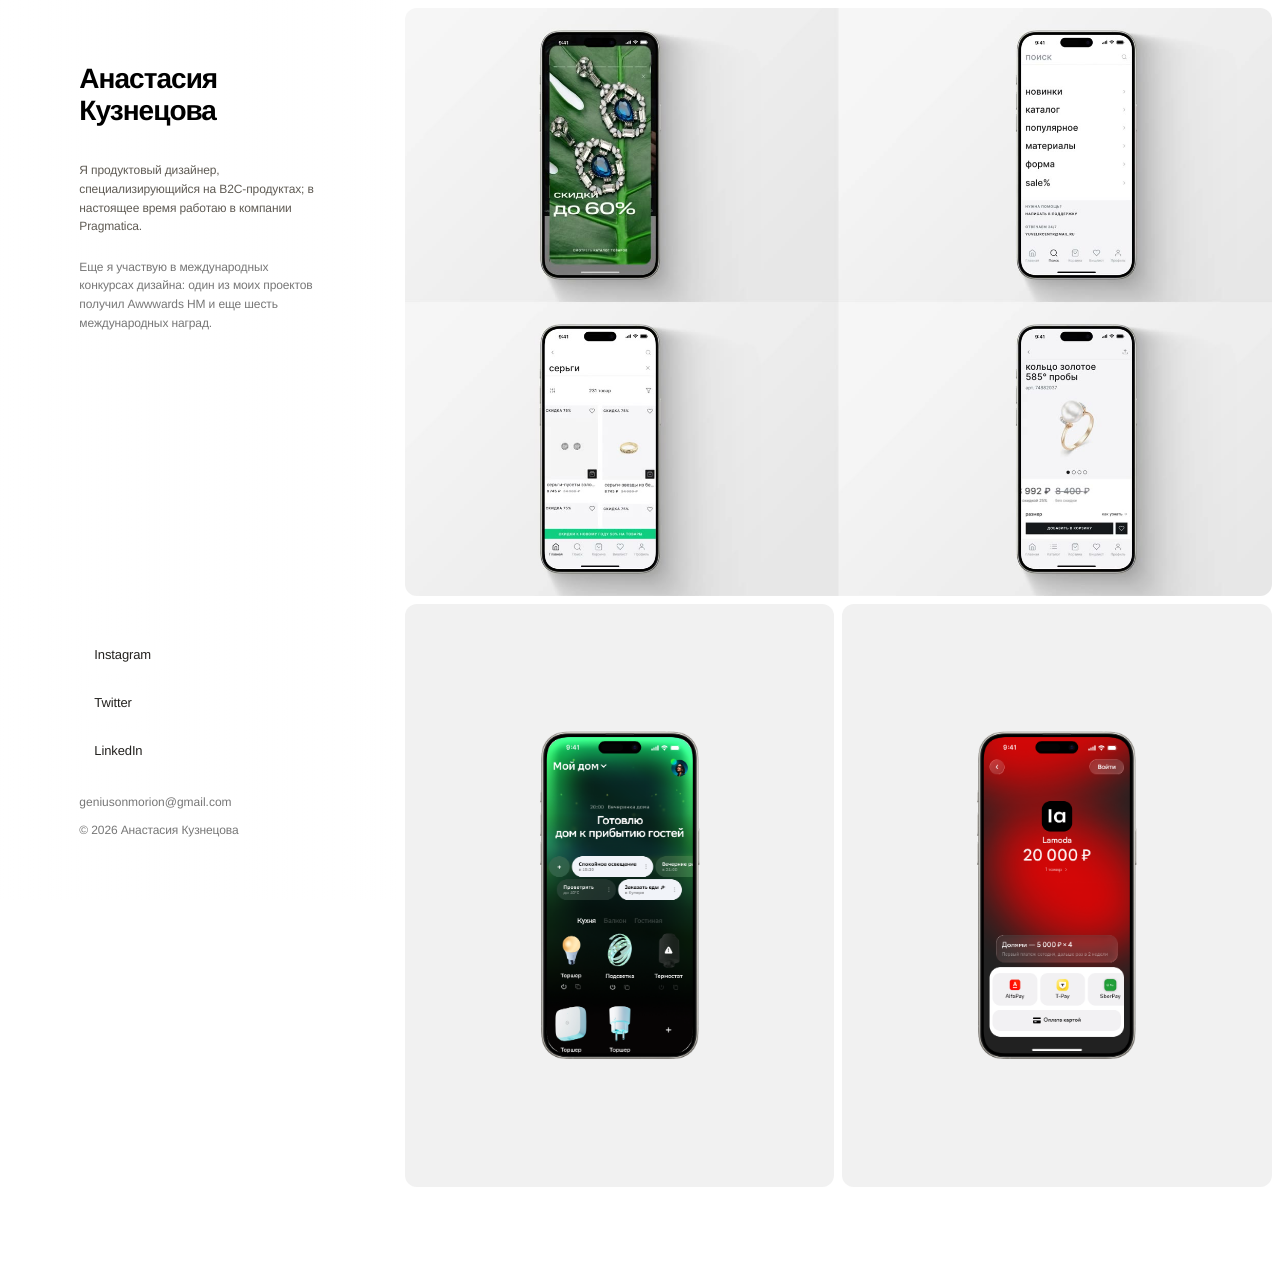
==== index.html @ 3da07931 "Refine main screen and launch metrics copy" ====
<!doctype html>
<html lang="ru">
  <head>
    <meta charset="UTF-8" />
    <meta name="viewport" content="width=device-width, initial-scale=1.0" />
    <meta
      name="description"
      content="Портфолио продуктового дизайнера Анастасии Кузнецовой: мобильные приложения и e-com — Ювелирцентр, Сбер, Долями."
    />
    <title>Анастасия Кузнецова — продуктовый дизайнер</title>
    <link
      rel="icon"
      href="data:image/svg+xml,%3Csvg xmlns='http://www.w3.org/2000/svg' viewBox='0 0 64 64'%3E%3Crect width='64' height='64' rx='14' fill='%23161513'/%3E%3Cpath d='M20 18h24v6H30v8h12v6H30v8h15v6H20z' fill='%23fffaf2'/%3E%3C/svg%3E"
    />
    <link rel="stylesheet" href="./styles.css?v=metrics-copy-split" />
  </head>
  <body>
    <aside class="profile" aria-label="Designer profile">
      <div class="profile__inner">
        <h1><span>Анастасия</span><span>Кузнецова</span></h1>
        <div class="bio">
          <p>
            Я продуктовый дизайнер, специализирующийся на B2C-продуктах; в
            настоящее время работаю в компании Pragmatica.
          </p>
          <p>
            Еще я участвую в международных конкурсах дизайна: один из
            моих проектов получил Awwwards HM и еще шесть международных наград.
          </p>
        </div>
        <nav class="socials" aria-label="Social links">
          <a href="https://instagram.com/" target="_blank" rel="noreferrer">
            <span class="icon" aria-hidden="true">IG</span>
            Instagram
          </a>
          <a href="https://x.com/" target="_blank" rel="noreferrer">
            <span class="icon" aria-hidden="true">X</span>
            Twitter
          </a>
          <a href="https://www.linkedin.com/" target="_blank" rel="noreferrer">
            <span class="icon" aria-hidden="true">IN</span>
            LinkedIn
          </a>
        </nav>
        <div class="contact">
          <a href="mailto:geniusonmorion@gmail.com">geniusonmorion@gmail.com</a>
        </div>
        <p class="copyright">© 2026 Анастасия Кузнецова</p>
      </div>
    </aside>

    <main class="work" aria-label="Portfolio work">
      <section class="case-list view-panel is-active" id="gallery" data-panel="cases" aria-label="Morion case covers"></section>
      <section class="shots-panel view-panel" data-panel="shots" aria-label="UI shots" hidden>
        <div class="shots-grid" aria-label="UI shots from Morion">
          <figure class="shot-card shot-card-phone" aria-label="Sber shot">
            <img src="./assets/shots/sber-shot.png" alt="Sber smart home interface shot" loading="lazy" decoding="async" />
          </figure>
          <figure class="shot-card shot-card-phone" aria-label="Main The Act shot">
            <img src="./assets/shots/main-shot-the-act.png" alt="The Act main interface shot" loading="lazy" decoding="async" />
          </figure>
          <figure class="shot-card shot-card-phone" aria-label="The Act shot">
            <img src="./assets/shots/the-act-shot.png" alt="The Act interface shot" loading="lazy" decoding="async" />
          </figure>
          <figure class="shot-card shot-card-wide shot-card-screen" aria-label="SmartAnimate shot">
            <img src="./assets/shots/smartanimate-8.png" alt="SmartAnimate interface shot" loading="lazy" decoding="async" />
          </figure>
          <figure class="shot-card shot-card-phone" aria-label="Voice shot">
            <img src="./assets/shots/voice.png" alt="Voice interface shot" loading="lazy" decoding="async" />
          </figure>
        </div>
      </section>
    </main>

    <div class="viewer" id="viewer" aria-hidden="true">
      <button class="viewer__close" type="button" aria-label="Close viewer">
        <span aria-hidden="true"></span>
      </button>
      <button class="viewer__nav viewer__nav--prev" type="button" aria-label="Previous interaction">
        <span aria-hidden="true"></span>
      </button>
      <section class="viewer__stage" aria-live="polite"></section>
      <button class="viewer__nav viewer__nav--next" type="button" aria-label="Next interaction">
        <span aria-hidden="true"></span>
      </button>
      <footer class="viewer__meta">
        <span class="viewer__count">01 / 14</span>
        <span class="viewer__title">Case title</span>
        <span class="viewer__hint">Scroll or swipe</span>
      </footer>
    </div>

    <div class="case-sheet" id="caseSheet" aria-hidden="true">
      <section class="case-sheet__surface" role="dialog" aria-modal="true" aria-label="Открытый кейс">
        <iframe class="case-sheet__frame" src="about:blank" title="Кейс" loading="eager"></iframe>
      </section>
      <button class="case-sheet__close" type="button" aria-label="Закрыть кейс">
        <span aria-hidden="true"></span>
      </button>
    </div>

    <script src="./script.js?v=metrics-copy-split"></script>
  </body>
</html>
---- styles.css ----
@font-face {
  font-family: "Helvetica Now Display";
  src:
    url("./fonts/helvetica-now/HelveticaNowDisplay-Regular.woff2") format("woff2"),
    url("./fonts/helvetica-now/HelveticaNowDisplay-Regular.woff") format("woff");
  font-weight: 400;
  font-style: normal;
  font-display: swap;
}

@font-face {
  font-family: "Helvetica Now Display";
  src:
    url("./fonts/helvetica-now/HelveticaNowDisplay-Medium.woff2") format("woff2"),
    url("./fonts/helvetica-now/HelveticaNowDisplay-Medium.woff") format("woff");
  font-weight: 500;
  font-style: normal;
  font-display: swap;
}

:root {
  color-scheme: light;
  --page: #fff;
  --paper: #ffffff;
  --ink: #000;
  --muted: #777;
  --quiet: #777;
  --line: #efefef;
  --line-strong: #ddd;
  --soft: #f3f3f3;
  --smoke: rgba(22, 21, 19, 0.08);
  --shadow: 0 24px 80px rgba(28, 25, 20, 0.1);
  --grid-left: clamp(292px, 31vw, 420px);
  --radius: 4px;
  --ease: cubic-bezier(0.25, 0.46, 0.45, 0.94);
  --spring: cubic-bezier(0.34, 1.56, 0.64, 1);
  --font-sans: "Helvetica Now Display", "Helvetica Neue", Helvetica, Arial, sans-serif;
  --font-intro: "Helvetica Now Display", "Helvetica Neue", Helvetica, Arial, sans-serif;
  font-family: var(--font-sans);
}

* {
  box-sizing: border-box;
}

html {
  min-height: 100%;
  width: 100%;
  overflow-x: hidden;
  scroll-behavior: smooth;
}

body {
  width: 100%;
  min-height: 100%;
  margin: 0;
  background: var(--page);
  color: var(--ink);
  font-family: inherit;
  font-size: 12px;
  font-weight: 400;
  line-height: 14px;
  letter-spacing: 0;
  text-rendering: geometricPrecision;
  -webkit-font-smoothing: antialiased;
  -moz-osx-font-smoothing: grayscale;
  overflow-x: hidden;
}

button,
a {
  font: inherit;
  letter-spacing: 0;
}

button {
  padding: 0;
  border: 0;
  background: none;
  color: inherit;
  cursor: pointer;
}

button:focus-visible,
a:focus-visible {
  outline: 2px solid rgba(22, 21, 19, 0.72);
  outline-offset: 3px;
}

a {
  color: inherit;
  text-decoration: none;
}

p,
h1,
h2,
h3 {
  margin: 0;
}

.case-page {
  --case-gap: clamp(4px, 0.5vw, 10px);
  --case-tight-gap: clamp(8px, 0.52vw, 10px);
  --case-feature-gap: clamp(18px, 1.42vw, 28px);
  --case-copy-width: clamp(360px, 29.65vw, 585px);
  --case-text-space: clamp(56px, 4.36vw, 86px);
  --case-text-min-height: clamp(320px, 21vw, 414px);
  min-height: 100vh;
  background: #fff;
  color: var(--ink);
  font-family: var(--font-sans);
  font-size: clamp(15px, 1.12vw, 22px);
  line-height: 1.34;
}

.case-page__header {
  min-height: 58px;
  display: grid;
  grid-template-columns: 1fr auto 1fr;
  align-items: center;
  position: relative;
  z-index: 5;
  padding: 16px clamp(16px, 3vw, 40px);
  background: rgba(255, 255, 255, 0.94);
  color: var(--muted);
  font-size: 13px;
  font-weight: 500;
}

.case-page__back {
  justify-self: start;
  color: var(--ink);
}

.case-page__back:hover {
  color: var(--muted);
}

.case-page__year {
  justify-self: end;
}

.case-embedded .case-page__header {
  display: none;
}

.case-study {
  width: min(100%, 1972px);
  display: grid;
  gap: 0;
  margin: 0 auto;
  padding: 0 var(--case-gap) clamp(72px, 7vw, 140px);
}

.case-study figure {
  min-width: 0;
  margin: 0;
}

.case-study img {
  width: 100%;
  display: block;
}

.case-study p {
  text-wrap: pretty;
}

.case-study h2 {
  text-wrap: balance;
}

.case-study__hero {
  aspect-ratio: 1972 / 1310;
  overflow: hidden;
  border-radius: 5px;
  background: #eeeeed;
}

.case-study__hero img,
.case-study__hero video,
.case-study__media img,
.case-study__media video {
  width: 100%;
  height: 100%;
  display: block;
  object-fit: cover;
}

.case-study__intro {
  min-height: clamp(360px, 28.45vw, 561px);
  display: grid;
  grid-template-columns: minmax(320px, 1fr) repeat(2, minmax(0, var(--case-copy-width)));
  gap: clamp(34px, 5vw, 100px);
  padding: clamp(24px, 1.7vw, 34px) 8px 40px;
}

.case-study__facts {
  margin: 0;
}

.case-study__facts div {
  display: grid;
  grid-template-columns: minmax(76px, 0.72fr) minmax(0, 2.28fr);
  gap: 16px;
}

.case-study__facts dt,
.case-study__facts dd {
  margin: 0;
}

.case-study__inline-link {
  text-decoration: underline;
  text-decoration-thickness: 1px;
  text-underline-offset: 2px;
}

.case-study__intro-copy {
  width: 100%;
  max-width: var(--case-copy-width);
  display: grid;
  align-content: start;
  gap: 26px;
  padding-top: clamp(70px, 8.2vw, 162px);
}

.case-study__product-showcase {
  display: grid;
  grid-template-columns: minmax(0, 1433fr) minmax(240px, 508fr);
  align-items: start;
  gap: var(--case-gap);
  margin-top: clamp(56px, 7.5vw, 148px);
}

.case-study__media {
  overflow: hidden;
  background: #efefef;
}

.case-study__media--product {
  aspect-ratio: 1433 / 945;
  border-radius: 5px;
}

.case-study__app-mark {
  aspect-ratio: 508 / 346;
  display: grid;
  place-items: center;
  position: relative;
  overflow: hidden;
  border-radius: 5px;
  background: linear-gradient(131deg, #f6f6f6 11%, #e7e7e7 89%);
}

.case-study__app-mark video {
  width: 100%;
  height: 100%;
  display: block;
  position: absolute;
  inset: 0;
  object-fit: cover;
  object-position: center 49%;
}

.case-study__process-copy {
  min-height: var(--case-text-min-height);
  display: grid;
  grid-template-columns: repeat(4, minmax(0, 1fr));
  gap: var(--case-gap);
  padding: var(--case-text-space) 8px;
}

.case-study__process-section--discovery .case-study__process-copy {
  min-height: var(--case-text-min-height);
  padding-block: var(--case-text-space);
}

.case-study__process-copy h2,
.case-study__process-copy p {
  margin: 0;
  font-size: inherit;
  font-weight: 400;
  line-height: inherit;
}

.case-study__process-copy h2 {
  grid-column: 1;
}

.case-study__process-copy p {
  grid-column: 3 / 5;
  width: 100%;
  max-width: var(--case-copy-width);
  padding-top: 0;
}

.case-study__benchmark-visual,
.case-study__discovery-visual {
  aspect-ratio: 1952 / 1009;
  position: relative;
  overflow: hidden;
  border-radius: 5px;
  background: linear-gradient(138.48deg, #f6f6f6 10.79%, #f1f1f1 89.21%);
}

.case-study__benchmark-row {
  width: 96.5164%;
  height: 91.3776%;
  display: grid;
  grid-template-columns: repeat(4, minmax(0, 1fr));
  gap: 0.4246%;
  position: absolute;
  top: 4.2616%;
  left: 1.7418%;
}

.case-study__benchmark-phone {
  min-width: 0;
  width: 100%;
  height: 100%;
}

.case-study__benchmark-phone img {
  width: 100%;
  height: 100%;
  display: block;
  object-fit: contain;
}

.case-study__discovery-tile {
  width: var(--tile-w);
  height: var(--tile-h);
  position: absolute;
  top: var(--tile-y);
  left: var(--tile-x);
  overflow: hidden;
  border-radius: 5px;
  background: #fff;
}

.case-study__discovery-tile img {
  width: 100%;
  height: 100%;
  display: block;
  object-fit: cover;
}

.case-study__discovery-tile--crop-top img {
  object-position: center top;
}

.case-study__discovery-tile--crop-bottom img {
  object-position: center bottom;
}

.case-study__discovery-tile--listing-top img,
.case-study__discovery-tile--listing-middle img,
.case-study__discovery-tile--listing-bottom img {
  height: auto;
  position: absolute;
  left: 0;
}

.case-study__discovery-tile--listing-top img {
  top: -6.81%;
}

.case-study__discovery-tile--listing-middle img {
  top: -83.16%;
}

.case-study__discovery-tile--listing-bottom img {
  top: -272.21%;
}

.case-study__process-section--discovery + .case-study__story {
  margin-top: 0;
}

.case-study__story {
  min-height: var(--case-text-min-height);
  display: grid;
  grid-template-columns: minmax(0, 1fr) repeat(2, minmax(0, var(--case-copy-width)));
  gap: clamp(34px, 5vw, 100px);
  padding: var(--case-text-space) 8px;
}

.case-study__story h2,
.case-study__caption h2 {
  font-size: inherit;
  font-weight: 400;
  line-height: inherit;
}

.case-study__story p {
  width: 100%;
  max-width: var(--case-copy-width);
  padding-top: 0;
}

.case-study__main-motion {
  aspect-ratio: 1952 / 1060;
  position: relative;
  overflow: hidden;
  border-radius: 5px;
  background: linear-gradient(137.08deg, #f7f7f7 10.79%, #eaeaea 89.21%);
}

.case-study__main-motion video {
  width: 69.672%;
  height: 100%;
  display: block;
  position: absolute;
  top: 0;
  left: 50%;
  object-fit: cover;
  object-position: center;
  transform: translateX(-50%);
}

.case-study__main-motion + .case-study__screen-grid {
  margin-top: var(--case-tight-gap);
}

.case-study__screen-grid {
  display: grid;
  grid-template-columns: repeat(3, minmax(0, 1fr));
  gap: clamp(6px, 0.75vw, 15px);
}

.case-study__screen-card {
  aspect-ratio: 711 / 1109;
  display: grid;
  place-items: center;
  overflow: hidden;
  border-radius: 5px;
  background: linear-gradient(110deg, #f6f6f6 11%, #e7e7e7 89%);
}

.case-study__screen-grid--compact .case-study__screen-card {
  aspect-ratio: 711 / 1109;
}

.case-study__screen-card img {
  width: 100%;
  height: 100%;
  object-fit: cover;
}

.case-study__caption {
  min-height: var(--case-text-min-height);
  display: grid;
  grid-template-columns: repeat(4, minmax(0, 1fr));
  gap: var(--case-gap);
  padding: var(--case-text-space) 8px;
}

.case-study__caption h2 {
  grid-column: 1;
}

.case-study__caption p {
  grid-column: 3 / 5;
  align-self: start;
  width: 100%;
  max-width: var(--case-copy-width);
}

.case-study__caption-copy {
  grid-column: 3 / 5;
  align-self: start;
  width: 100%;
  max-width: var(--case-copy-width);
}

.case-study__caption-copy p + p {
  margin-top: 1em;
}

.case-study__split {
  display: grid;
  gap: var(--case-gap);
  align-items: start;
}

.case-study__split--catalog {
  grid-template-columns: minmax(0, 1252fr) minmax(0, 690fr);
}

.case-study__media--navigation {
  aspect-ratio: 1252 / 1246;
}

.case-study__media--portrait {
  aspect-ratio: 690 / 966;
}

.case-study__editorial {
  display: grid;
  grid-template-columns: minmax(0, 1295fr) minmax(260px, 657fr);
  gap: var(--case-gap);
  align-items: start;
}

.case-study__media--editorial {
  aspect-ratio: 1295 / 810;
}

.case-study__editorial p {
  width: 100%;
  max-width: var(--case-copy-width);
  margin: var(--case-text-space) auto 0;
}

.case-study__media--checkout {
  aspect-ratio: 1952 / 1220;
  background: #efefef;
}

.case-study__media--checkout img {
  object-fit: contain;
  object-position: center bottom;
  padding: clamp(12px, 1.5vw, 30px) 0 0;
}

.case-study__editorial + .case-study__screen-grid {
  margin-top: var(--case-feature-gap);
}

.case-study__media--checkout + .case-study__screen-grid {
  margin-top: var(--case-tight-gap);
}

.case-study__split--research {
  grid-template-columns: minmax(0, 1349fr) minmax(0, 588fr);
}

.case-study__media--research {
  aspect-ratio: 1349 / 1261;
}

.case-study__media--ring {
  aspect-ratio: 588 / 824;
}

.case-study__media--final-photo {
  aspect-ratio: 1952 / 1105;
  border-radius: 5px;
}

.case-study__media--final-photo img {
  object-fit: cover;
}

.case-study__outro {
  min-height: clamp(600px, 52vw, 1027px);
  display: grid;
  grid-template-columns: repeat(4, minmax(0, 1fr));
  gap: var(--case-gap);
  align-content: start;
  padding: clamp(44px, 4vw, 80px) 8px 80px;
}

.case-study__outro h2 {
  grid-column: 1 / span 2;
  max-width: 1100px;
  font-size: clamp(40px, 4.35vw, 86px);
  font-weight: 400;
  line-height: 1.02;
}

.case-study__outro-copy {
  grid-column: 3;
  width: 100%;
  max-width: var(--case-copy-width);
  display: grid;
  gap: 28px;
  margin-top: clamp(90px, 12vw, 236px);
}

.case-study__outro > p {
  grid-column: 4;
  margin-top: clamp(90px, 12vw, 236px);
}

.profile {
  position: fixed;
  inset: 0 auto 0 0;
  z-index: 2;
  width: var(--grid-left);
  padding: clamp(36px, 7vh, 72px) clamp(28px, 6.2vw, 88px);
  background: linear-gradient(90deg, rgba(255, 255, 255, 0.78), rgba(255, 255, 255, 0.16));
  font-family: -apple-system, BlinkMacSystemFont, sans-serif;
  letter-spacing: -0.01em;
  overflow-x: hidden;
}

.profile__inner {
  max-width: 244px;
  min-height: 100%;
  display: flex;
  flex-direction: column;
}

.line-note {
  width: max-content;
  max-width: 220px;
  margin-bottom: clamp(34px, 8vh, 62px);
  color: var(--muted);
  font-size: 12px;
  font-weight: 400;
  line-height: 1.55;
}

h1 {
  display: grid;
  gap: 0;
  color: var(--ink);
  font-size: 28px;
  font-weight: 600;
  letter-spacing: -0.035em;
  line-height: 1.15;
}

.bio {
  min-width: 0;
  display: grid;
  gap: 22px;
  margin-top: 34px;
  color: var(--muted);
  font-size: 12px;
  font-weight: 400;
  letter-spacing: -0.01em;
  line-height: 1.55;
}

.bio p {
  min-width: 0;
  overflow-wrap: break-word;
}

.bio p:first-child {
  color: #5f5b54;
}

.socials {
  display: grid;
  justify-items: start;
  gap: 10px;
  margin-top: auto;
  padding-top: 44px;
}

.socials a {
  min-height: 38px;
  display: inline-flex;
  align-items: center;
  gap: 0;
  padding: 0 15px;
  border: 0;
  border-radius: 999px;
  background: rgba(255, 255, 255, 0.74);
  color: #24221f;
  font-size: 13px;
  font-weight: 500;
  letter-spacing: -0.01em;
  box-shadow: none;
  transition:
    transform 180ms ease,
    background 180ms ease;
}

.socials a:hover {
  transform: translateY(-1px);
  background: #fff;
}

.icon {
  display: none;
}

.contact {
  display: flex;
  align-items: center;
  gap: 8px;
  margin-top: 25px;
  color: var(--muted);
  font-size: 12px;
  font-weight: 400;
  letter-spacing: -0.01em;
}

.contact a {
  min-width: 0;
  overflow: hidden;
  text-overflow: ellipsis;
}

.copy-email {
  width: 30px;
  height: 30px;
  display: grid;
  place-items: center;
  position: relative;
  flex: 0 0 auto;
  border-radius: 8px;
  background: transparent;
  color: var(--muted);
}

.copy-email:hover {
  background: rgba(255, 255, 255, 0.78);
}

.copy-icon,
.copy-icon::after {
  width: 12px;
  height: 12px;
  display: block;
  border: 1px solid currentColor;
  border-radius: 3px;
}

.copy-icon {
  position: relative;
}

.copy-icon::after {
  content: "";
  position: absolute;
  right: -4px;
  bottom: -4px;
  background: var(--page);
}

.copy-label {
  width: max-content;
  position: absolute;
  left: 50%;
  bottom: calc(100% + 6px);
  padding: 4px 7px;
  border: 1px solid var(--line);
  border-radius: 6px;
  background: #fff;
  color: var(--ink);
  font-size: 10px;
  opacity: 0;
  transform: translate(-50%, 4px);
  transition:
    opacity 160ms ease,
    transform 160ms ease;
}

.copy-email.is-copied .copy-label,
.copy-email:hover .copy-label {
  opacity: 1;
  transform: translate(-50%, 0);
}

.copyright {
  margin-top: 14px;
  color: var(--quiet);
  font-size: 12px;
  font-weight: 400;
  letter-spacing: -0.01em;
}

.work {
  position: relative;
  z-index: 1;
  width: calc(100% - var(--grid-left));
  margin-left: var(--grid-left);
  padding: 8px 8px 96px;
  overflow-x: hidden;
}

.work__header {
  height: 54px;
  display: flex;
  align-items: start;
}

.work__header p {
  color: #34312d;
  font-size: 12px;
}

.view-switch {
  display: inline-flex;
  align-items: flex-start;
  gap: 24px;
  color: var(--ink);
  font-family: -apple-system, BlinkMacSystemFont, sans-serif;
}

.view-switch__button {
  position: relative;
  padding: 0 0 8px;
  background: transparent;
  color: #8a877f;
  font-size: 14px;
  font-weight: 500;
  letter-spacing: -0.01em;
  line-height: 1;
}

.view-switch__button::after {
  content: none;
}

.view-switch__button.is-active::after {
  opacity: 1;
  transform: scaleX(1);
}

.view-switch__button.is-active {
  color: var(--ink);
}

.view-panel[hidden] {
  display: none !important;
}

.case-list {
  display: grid;
  grid-template-columns: repeat(2, minmax(0, 1fr));
  gap: 8px;
}

.work-card {
  display: grid;
  gap: 18px;
  text-align: left;
  background: transparent;
  color: var(--ink);
}

.work-card:nth-child(odd) {
  transform: translateY(-4px);
}

.work-card:nth-child(even) {
  transform: translateY(34px);
}

.work-card:focus-visible {
  outline: 2px solid #1e1c18;
  outline-offset: 8px;
}

.work-card__meta {
  min-height: 48px;
  display: flex;
  justify-content: space-between;
  gap: 18px;
  padding-inline: 14px;
}

.work-card__meta h3 {
  max-width: 240px;
  font-size: 13px;
  font-weight: 620;
  line-height: 1.22;
}

.work-card__meta span {
  color: var(--quiet);
  font-size: 12px;
  white-space: nowrap;
}

.case-card {
  min-width: 0;
  display: grid;
  gap: 12px;
  padding: 0;
  border: 0;
  background: transparent;
  color: var(--ink);
  text-align: left;
}

.case-card:focus-visible {
  border-radius: 10px;
  outline: 2px solid rgba(22, 21, 19, 0.38);
  outline-offset: 8px;
}

.case-card__meta {
  min-height: 42px;
  display: flex;
  align-items: start;
  justify-content: space-between;
  gap: 18px;
  padding-inline: 2px;
}

.case-card__meta h3 {
  max-width: 240px;
  color: var(--ink);
  font-size: 14px;
  font-weight: 680;
  line-height: 1.15;
}

.case-card__meta p {
  margin-top: 4px;
  color: var(--muted);
  font-size: 12px;
}

.case-card__meta span {
  color: var(--quiet);
  font-size: 12px;
  white-space: nowrap;
}

.case-cover {
  width: 100%;
  height: min(calc((100vw - var(--grid-left) - 142px) * 0.6196), calc(100vh - 250px));
  min-height: 420px;
  margin: 0;
  position: relative;
  overflow: hidden;
  border: 0;
  border-radius: 8px;
  background: #f1f0ed;
  box-shadow: none;
  transition:
    transform 220ms ease,
    border-color 220ms ease,
    filter 220ms ease;
}

.case-cover img,
.case-cover video {
  width: 100%;
  height: 100%;
  display: block;
  object-fit: cover;
}

.case-card:hover .case-cover {
  transform: translateY(-5px);
  box-shadow: none;
  filter: saturate(1.02) contrast(1.01);
}

.case {
  --case-radius: var(--radius);
  position: relative;
  display: flex;
  flex-direction: column;
  overflow: visible;
  border-radius: var(--case-radius);
  background: transparent;
  cursor: pointer;
}

.case:first-child {
  grid-column: 1 / -1;
}

.case:focus-visible {
  outline: 1px solid currentColor;
  outline-offset: 5px;
}

.case .gallery {
  width: 100%;
  height: auto;
  min-height: 0;
  aspect-ratio: 1904 / 1292;
  position: relative;
  overflow: hidden;
  border: 0;
  border-radius: 12px;
  outline: 0;
  background: transparent;
  box-shadow: none;
  transition: filter 260ms ease;
}

.case:not(:first-child) .gallery {
  aspect-ratio: 952 / 1292;
}

.gallery-track {
  width: 100%;
  height: 100%;
  display: flex;
  transition: transform 420ms cubic-bezier(0.65, 0.05, 0.36, 1);
  will-change: transform;
}

.slide {
  position: relative;
  flex: 0 0 100%;
  height: 100%;
  overflow: hidden;
  background: #ddd;
}

.slide img,
.slide video {
  position: absolute;
  inset: 0;
  width: 100%;
  height: 100%;
  display: block;
  object-fit: cover;
}

.case:first-of-type .slide img,
.case:first-of-type .slide video {
  height: calc(100% + 2px);
}

.case[data-tint="a"] .slide {
  background-image: linear-gradient(135deg, #b89a6b, #4a3a28);
}

.case[data-tint="b"] .slide {
  background-image: linear-gradient(135deg, #8ab0cf, #2a3b55);
}

.case[data-tint="e"] .slide {
  background-image: linear-gradient(135deg, #d9d4c4, #6a665b);
}

.case[data-tint="f"] .slide {
  background-image: linear-gradient(135deg, #a0b0c0, #2a3640);
}

.case-meta {
  position: relative;
  z-index: 1;
  overflow: hidden;
  border-radius: 0 0 var(--case-radius) var(--case-radius);
  background: var(--page);
  padding: 6px 0 0;
}

.case-caption {
  display: none;
  grid-template-columns: minmax(0, 1fr) minmax(0, 1fr);
  gap: 16px;
  position: absolute;
  inset: 0 0 auto;
  z-index: 2;
  align-items: start;
  padding: 14px 18px;
  border-top: 0;
  border-bottom: 0;
  color: var(--ink);
  font-family: -apple-system, BlinkMacSystemFont, sans-serif;
  text-decoration: none;
  pointer-events: none;
}

.case-caption__label {
  color: inherit;
  justify-self: start;
  font-size: 16px;
  font-weight: 560;
  letter-spacing: -0.02em;
  line-height: 1.05;
}

.case-caption__text {
  justify-self: end;
  min-width: 0;
  overflow: visible;
  color: inherit;
  opacity: 0.72;
  font-size: 16px;
  font-weight: 500;
  letter-spacing: -0.01em;
  line-height: 1.05;
  text-align: right;
  text-overflow: clip;
  white-space: normal;
}

.case-caption__arrow {
  display: none;
}

.case:hover .gallery {
  filter: saturate(1.03) contrast(1.01);
}

.grid-case,
.accordion-container {
  display: grid;
  grid-template-columns: repeat(12, 1fr);
  column-gap: 8px;
  padding: 0 12px;
}

.top-bar {
  align-items: start;
  padding-top: 2px;
}

.top-bar.grid-case {
  font-family: var(--font-intro);
}

.top-bar .arrows {
  grid-column: 1 / span 2;
  display: flex;
  align-items: center;
  gap: 8px;
  margin-left: -12px;
}

.arrow,
.read-more {
  width: 22px;
  height: 22px;
  display: inline-flex;
  align-items: center;
  justify-content: center;
  border-radius: var(--radius);
  background: #e9e9e9;
  color: #1a1a1a;
  -webkit-backdrop-filter: blur(23px);
  backdrop-filter: blur(23px);
  transition: background 180ms ease, opacity 180ms ease;
}

.arrow:hover,
.read-more:hover {
  background: #ddd;
}

.arrow svg {
  width: 10px;
  height: 10px;
}

.top-bar .title-and-client {
  grid-column: 3 / span 4;
  display: flex;
  flex-direction: column;
}

.title-and-client .title {
  color: var(--ink);
  font-size: inherit;
  font-weight: 400;
  line-height: inherit;
  white-space: nowrap;
}

.title-and-client .faded {
  margin-top: 0;
  color: var(--muted);
  font-family: var(--font-sans);
  font-size: inherit;
  line-height: inherit;
}

.top-bar .category {
  grid-column: 7 / span 3;
  color: var(--ink);
  font-size: inherit;
  line-height: inherit;
}

.top-bar .year {
  grid-column: 10 / span 3;
  margin-right: -12px;
  color: var(--ink);
  font-size: inherit;
  line-height: inherit;
  text-align: right;
  white-space: nowrap;
}

.accordion-container {
  position: relative;
  padding-top: 0;
}

.accordion {
  grid-column: 3 / span 8;
  overflow: visible;
}

.accordion .content {
  height: 0;
  overflow: hidden;
  transition: height 260ms ease;
}

.accordion .description {
  padding: 0 8px 16px 0;
  color: var(--ink);
  font-size: inherit;
  line-height: inherit;
  column-count: 2;
  column-gap: 16px;
  column-fill: balance;
}

.read-more {
  position: relative;
  grid-column: 3;
  margin: 8px 0 0 -2px;
  overflow: visible;
  color: transparent;
  font-size: 0;
}

.read-more .line {
  position: absolute;
  width: 12px;
  height: 1px;
  background: #1a1a1a;
  transition: transform 220ms ease;
}

.read-more .line:nth-child(2) {
  transform: rotate(90deg);
}

.read-more[aria-expanded="true"] .line:nth-child(2) {
  transform: rotate(0deg);
}

.phone-shell {
  width: min(100%, 342px);
  aspect-ratio: 342 / 608;
  position: relative;
  justify-self: center;
  overflow: hidden;
  border: 1px solid #ebe8e2;
  border-radius: 42px;
  background:
    linear-gradient(180deg, #fff 0%, #faf9f7 100%);
  box-shadow:
    0 22px 70px rgba(31, 27, 20, 0.08),
    inset 0 1px 0 rgba(255, 255, 255, 0.9);
  transition:
    transform 220ms ease,
    box-shadow 220ms ease,
    border-color 220ms ease;
}

.work-card:hover .phone-shell {
  transform: translateY(-5px) scale(1.01);
  border-color: #ded9cf;
  box-shadow:
    0 30px 94px rgba(31, 27, 20, 0.12),
    inset 0 1px 0 rgba(255, 255, 255, 0.9);
}

.phone-screen {
  position: absolute;
  inset: 56px 42px;
  overflow: hidden;
  border: 1px solid #dcd7cf;
  border-radius: 34px;
  background: #f8f7f4;
  box-shadow:
    0 18px 48px rgba(22, 21, 19, 0.08),
    inset 0 0 0 8px #11100f;
}

.phone-screen::before {
  content: "";
  position: absolute;
  top: 12px;
  left: 50%;
  z-index: 8;
  width: 78px;
  height: 22px;
  transform: translateX(-50%);
  border-radius: 999px;
  background: #080807;
}

.mock {
  position: absolute;
  inset: 12px;
  overflow: hidden;
  border-radius: 26px;
  background: var(--mock-bg, #f7f6f2);
}

.mock::after {
  content: "";
  position: absolute;
  inset: 0;
  pointer-events: none;
  background: linear-gradient(180deg, rgba(255, 255, 255, 0.16), transparent 28%);
}

.mock__time {
  position: absolute;
  top: 20px;
  left: 18px;
  z-index: 4;
  font-size: 10px;
  font-weight: 760;
}

.mock__status {
  position: absolute;
  top: 20px;
  right: 18px;
  z-index: 4;
  display: flex;
  gap: 4px;
}

.mock__status span {
  width: 8px;
  height: 5px;
  border-radius: 2px;
  background: currentColor;
  opacity: 0.72;
}

.screen-art {
  position: absolute;
  inset: 54px 16px 18px;
}

.chip {
  display: inline-flex;
  align-items: center;
  justify-content: center;
  min-height: 26px;
  padding: 0 12px;
  border: 1px solid rgba(22, 21, 19, 0.08);
  border-radius: 999px;
  background: rgba(255, 255, 255, 0.78);
  font-size: 10px;
  font-weight: 680;
}

.panel {
  border: 1px solid rgba(22, 21, 19, 0.08);
  border-radius: 8px;
  background: rgba(255, 255, 255, 0.78);
  box-shadow: 0 12px 28px rgba(22, 21, 19, 0.08);
}

.burn {
  --mock-bg: radial-gradient(circle at 50% 70%, #49241d 0, #1d1716 40%, #0b0a09 100%);
  color: #fff8ef;
}

.burn .screen-art {
  display: grid;
  align-content: end;
  gap: 18px;
}

.burn .flame {
  width: 92px;
  height: 118px;
  justify-self: center;
  border-radius: 48% 48% 52% 52%;
  background:
    radial-gradient(circle at 50% 78%, #fff8cf 0 12px, transparent 13px),
    radial-gradient(circle at 58% 50%, #f4a55f 0 25px, transparent 26px),
    linear-gradient(160deg, #e14f35, #6c211a);
  filter: blur(0.1px) drop-shadow(0 18px 38px rgba(224, 70, 44, 0.34));
  animation: floaty 3.4s ease-in-out infinite;
}

.burn .input-row {
  display: grid;
  gap: 8px;
  padding: 12px;
  color: #1e1915;
}

.movie {
  --mock-bg: linear-gradient(180deg, #141515, #070707);
  color: #f7f2ec;
}

.movie .screen-art {
  display: grid;
  grid-template-columns: repeat(3, 62%);
  align-items: center;
  gap: 10px;
  transform: translateX(-54px);
  animation: drift 7s ease-in-out infinite alternate;
}

.poster {
  height: 265px;
  border-radius: 8px;
  background:
    linear-gradient(180deg, transparent, rgba(0, 0, 0, 0.48)),
    var(--poster, linear-gradient(160deg, #d9d1c7, #534c46));
  box-shadow: 0 20px 38px rgba(0, 0, 0, 0.42);
}

.home .screen-art {
  display: grid;
  grid-template-rows: auto auto 1fr;
  gap: 14px;
}

.search {
  height: 38px;
  display: grid;
  place-items: center;
  color: #9b968e;
}

.tabs {
  display: grid;
  grid-template-columns: repeat(3, 1fr);
  gap: 8px;
}

.listing-grid {
  display: grid;
  grid-template-columns: repeat(2, 1fr);
  gap: 10px;
}

.listing {
  min-height: 92px;
  display: grid;
  align-content: end;
  padding: 8px;
  border-radius: 8px;
  background:
    linear-gradient(180deg, transparent 32%, rgba(0, 0, 0, 0.28)),
    var(--listing, linear-gradient(135deg, #d8ddcd, #a48f78));
  color: #fff;
  font-size: 9px;
  font-weight: 720;
}

.food {
  --mock-bg: radial-gradient(circle at 54% 70%, #5c3b1f, #19120f 52%, #080807);
  color: #fff8ef;
}

.food .screen-art {
  display: grid;
  grid-template-rows: 94px 1fr 86px;
  gap: 18px;
}

.widget-grid {
  display: grid;
  grid-template-columns: repeat(2, 1fr);
  gap: 10px;
}

.widget {
  min-height: 70px;
  padding: 10px;
  background: rgba(255, 255, 255, 0.1);
  border-radius: 12px;
  color: #fff;
  font-size: 12px;
  font-weight: 760;
}

.plate {
  width: 118px;
  height: 118px;
  justify-self: center;
  align-self: center;
  border-radius: 999px;
  background:
    radial-gradient(circle at 45% 42%, #f8e8c8 0 16px, transparent 17px),
    radial-gradient(circle at 65% 54%, #e9c074 0 15px, transparent 16px),
    radial-gradient(circle at 54% 64%, #f8f5eb 0 40px, transparent 41px),
    #d9d2c6;
  box-shadow: 0 30px 48px rgba(0, 0, 0, 0.42);
  animation: floaty 4.4s ease-in-out infinite;
}

.food-copy {
  display: grid;
  gap: 4px;
  justify-items: center;
  font-weight: 700;
}

.gif {
  --mock-bg: linear-gradient(180deg, #f6efe8, #ece8df);
}

.gif .screen-art,
.mood .screen-art,
.gift .screen-art {
  display: grid;
  gap: 12px;
  align-content: start;
}

.gif-wall {
  height: 214px;
  display: grid;
  grid-template-columns: repeat(2, 1fr);
  gap: 8px;
}

.gif-tile {
  border-radius: 8px;
  background: var(--tile, linear-gradient(135deg, #f3c7b2, #74675f));
  animation: pulse 2.6s ease-in-out infinite;
}

.mood {
  --mock-bg: linear-gradient(180deg, #eef5f4, #f8f1e7);
}

.mood-card {
  min-height: 172px;
  display: grid;
  align-content: center;
  justify-items: center;
  gap: 14px;
}

.mood-ring {
  width: 124px;
  height: 124px;
  border-radius: 999px;
  background:
    conic-gradient(from 40deg, #6da9a2, #f0c36b, #d76f56, #6da9a2);
  -webkit-mask: radial-gradient(circle, transparent 46px, #000 47px);
  mask: radial-gradient(circle, transparent 46px, #000 47px);
  animation: turn 8s linear infinite;
}

.mission {
  --mock-bg: linear-gradient(180deg, #d8ecda, #8db89a);
}

.mission .screen-art {
  inset: 46px 0 0;
}

.road {
  width: 170px;
  height: 430px;
  position: absolute;
  left: 50%;
  bottom: -50px;
  transform: translateX(-50%);
  clip-path: polygon(38% 0, 62% 0, 88% 100%, 12% 100%);
  background:
    repeating-linear-gradient(180deg, transparent 0 34px, rgba(255, 255, 255, 0.72) 34px 58px, transparent 58px 92px),
    #323231;
}

.car {
  width: 42px;
  height: 68px;
  position: absolute;
  left: 50%;
  bottom: 78px;
  transform: translateX(-50%);
  border-radius: 14px;
  background: #f7cb4f;
  box-shadow: 0 14px 24px rgba(35, 45, 32, 0.28);
  animation: lane 2.8s ease-in-out infinite alternate;
}

.pay {
  --mock-bg: linear-gradient(180deg, #10100f, #22201d);
  color: #fff8ef;
}

.pay .screen-art {
  display: grid;
  align-content: center;
  gap: 16px;
}

.dynamic-island {
  width: 134px;
  min-height: 42px;
  display: grid;
  align-items: center;
  justify-self: center;
  padding: 8px 14px;
  border-radius: 999px;
  background: #050505;
  box-shadow: 0 18px 40px rgba(0, 0, 0, 0.48);
  animation: breathe 2.8s ease-in-out infinite;
}

.card-stack {
  height: 178px;
  position: relative;
}

.pay-card {
  position: absolute;
  inset: 0 18px auto;
  height: 116px;
  padding: 14px;
  border-radius: 12px;
  background: linear-gradient(135deg, #e8ded0, #907f70);
  color: #161513;
  box-shadow: 0 28px 52px rgba(0, 0, 0, 0.32);
}

.pay-card:nth-child(2) {
  top: 46px;
  transform: scale(0.92);
  opacity: 0.6;
}

.dance {
  --mock-bg: radial-gradient(circle at 48% 42%, #3f5d87, #14171c 60%, #050506);
  color: #fff;
}

.dance .screen-art {
  display: grid;
  align-content: end;
  gap: 16px;
}

.album {
  width: 164px;
  height: 164px;
  justify-self: center;
  border-radius: 18px;
  background:
    linear-gradient(135deg, rgba(255, 255, 255, 0.2), transparent),
    repeating-linear-gradient(45deg, #d8eef2 0 12px, #334b6f 12px 24px);
  animation: floaty 3.8s ease-in-out infinite;
}

.equalizer {
  height: 52px;
  display: flex;
  align-items: end;
  justify-content: center;
  gap: 6px;
}

.equalizer span {
  width: 8px;
  border-radius: 999px;
  background: #f8efe3;
  animation: meter 900ms ease-in-out infinite alternate;
}

.equalizer span:nth-child(2) {
  animation-delay: 160ms;
}

.equalizer span:nth-child(3) {
  animation-delay: 320ms;
}

.equalizer span:nth-child(4) {
  animation-delay: 80ms;
}

.sun {
  --mock-bg: linear-gradient(180deg, #ede8dc, #e5b66a 62%, #645342);
}

.sun .screen-art {
  display: grid;
  align-content: center;
  gap: 26px;
}

.sun-core {
  width: 138px;
  height: 138px;
  justify-self: center;
  border-radius: 999px;
  background: radial-gradient(circle, #fff6c8 0 24px, #f2be55 25px 100%);
  box-shadow: 0 0 80px rgba(242, 190, 85, 0.64);
  animation: rise 5s ease-in-out infinite alternate;
}

.slider-line {
  height: 8px;
  border-radius: 999px;
  background: rgba(255, 255, 255, 0.52);
}

.cinema {
  --mock-bg: linear-gradient(180deg, #eee7df, #161513);
  color: #fff8ef;
}

.cinema .screen-art {
  display: grid;
  grid-template-rows: auto 1fr auto;
  gap: 14px;
}

.mood-row {
  display: grid;
  grid-template-columns: repeat(3, 1fr);
  gap: 8px;
}

.face {
  height: 74px;
  display: grid;
  place-items: center;
  border-radius: 8px;
  background: rgba(255, 255, 255, 0.12);
  color: #161513;
  font-size: 24px;
}

.film-card {
  border-radius: 8px;
  background:
    linear-gradient(180deg, transparent, rgba(0, 0, 0, 0.64)),
    linear-gradient(135deg, #d5654d, #473c54);
}

.nudge {
  --mock-bg: #f5f4f0;
}

.nudge .screen-art {
  display: grid;
  grid-template-rows: auto 1fr;
  gap: 14px;
}

.calendar {
  display: grid;
  grid-template-columns: repeat(7, 1fr);
  gap: 5px;
}

.calendar span {
  aspect-ratio: 1;
  display: grid;
  place-items: center;
  border-radius: 8px;
  background: #fff;
  color: var(--muted);
  font-size: 9px;
}

.side-nudge {
  align-self: center;
  padding: 14px;
  transform: translateX(18px);
  border-right: 4px solid #161513;
}

.gift {
  --mock-bg: linear-gradient(180deg, #f7f1ea, #ece6dd);
}

.gift-picks {
  display: grid;
  grid-template-columns: repeat(2, 1fr);
  gap: 10px;
}

.gift-box {
  min-height: 108px;
  display: grid;
  place-items: center;
  border-radius: 8px;
  background: #fff;
}

.gift-box::before {
  content: "";
  width: 56px;
  height: 56px;
  border-radius: 10px;
  background:
    linear-gradient(90deg, transparent 43%, #fff 44% 56%, transparent 57%),
    linear-gradient(#c16555, #c16555);
}

.particle {
  --mock-bg: radial-gradient(circle at 50% 42%, #1b2529, #080909 68%);
  color: #fff8ef;
}

.particle .screen-art {
  display: grid;
  place-items: center;
}

.particle-field {
  width: 174px;
  height: 174px;
  position: relative;
  filter: drop-shadow(0 20px 40px rgba(111, 183, 172, 0.26));
}

.particle-field span {
  width: 10px;
  height: 10px;
  position: absolute;
  left: 50%;
  top: 50%;
  border-radius: 999px;
  background: #b5f0df;
  transform:
    rotate(calc(var(--i) * 18deg))
    translate(calc(26px + (var(--i) % 6) * 9px));
  animation: orbit 5s ease-in-out infinite alternate;
  animation-delay: calc(var(--i) * -90ms);
}

.mentions {
  display: grid;
  gap: 0;
  margin-top: 104px;
  padding-bottom: 18px;
}

.mentions > div {
  margin-bottom: 20px;
}

.mentions__eyebrow {
  color: var(--quiet);
  font-size: 12px;
}

.mentions h2 {
  max-width: 320px;
  margin-top: 4px;
  font-size: clamp(22px, 3vw, 34px);
  line-height: 1.05;
  font-weight: 680;
}

.shots-grid {
  display: grid;
  grid-template-columns: repeat(3, minmax(0, 1fr));
  gap: 8px;
  margin: 0;
  padding: 0;
  background: transparent;
}

.shot-card {
  aspect-ratio: 505 / 748;
  margin: 0;
  overflow: hidden;
  border-radius: 30px;
  background: #fff;
}

.shot-card img {
  width: 100%;
  height: 100%;
  display: block;
  object-fit: contain;
}

.shot-card-phone,
.shot-card-screen {
  display: flex;
  align-items: center;
  justify-content: center;
}

.shot-card-phone img,
.shot-card-screen img {
  width: 92%;
  height: 92%;
}

.shot-card-wide {
  aspect-ratio: 1025 / 748;
  grid-column: span 2;
}

.mentions a {
  min-height: 74px;
  display: grid;
  grid-template-columns: minmax(130px, 0.55fr) minmax(180px, 1fr);
  align-items: center;
  gap: 20px;
  border-top: 1px solid var(--line);
  color: var(--ink);
}

.mentions a:last-child {
  border-bottom: 1px solid var(--line);
}

.mentions strong {
  font-size: 14px;
}

.mentions span {
  color: var(--muted);
  font-size: 13px;
}

.viewer {
  position: fixed;
  inset: 0;
  z-index: 20;
  display: grid;
  place-items: start center;
  background: #050505;
  color: #fffaf2;
  opacity: 0;
  pointer-events: none;
  transform: scale(1.02);
  transition:
    opacity 220ms ease,
    transform 220ms ease;
}

.viewer.is-open {
  opacity: 1;
  pointer-events: auto;
  transform: scale(1);
}

.viewer__stage {
  width: min(88vw, 980px);
  height: calc(100vh - 112px);
  display: grid;
  place-items: start center;
  position: relative;
  overflow: hidden;
  padding-top: clamp(34px, 6vh, 58px);
}

.viewer__stage .phone-shell {
  width: min(340px, 42vw, 56vh);
  box-shadow: 0 34px 120px rgba(255, 255, 255, 0.08);
}

.viewer__stage .phone-screen {
  border-color: rgba(255, 255, 255, 0.14);
}

.viewer.viewer--case {
  place-items: center;
}

.viewer.viewer--case .viewer__stage {
  width: 100vw;
  height: 100vh;
  place-items: center;
  padding: 72px clamp(70px, 7vw, 112px) 96px;
}

.viewer__stage .case-cover {
  width: min(1080px, 82vw);
  max-height: calc(100vh - 178px);
  border-color: rgba(255, 255, 255, 0.12);
  background: #111;
  box-shadow: none;
}

.viewer__stage .case-cover img,
.viewer__stage .case-cover video {
  width: 100%;
  height: 100%;
  display: block;
  object-fit: contain;
  background: #050505;
}

.viewer__close,
.viewer__nav {
  position: fixed;
  z-index: 24;
  display: grid;
  place-items: center;
  border-radius: 999px;
  background: rgba(255, 255, 255, 0.12);
  color: #fffaf2;
  backdrop-filter: blur(18px);
  transition:
    background 160ms ease,
    transform 160ms ease;
}

.viewer__close:hover,
.viewer__nav:hover {
  background: rgba(255, 255, 255, 0.2);
  transform: translateY(-1px);
}

.viewer__close:focus-visible,
.viewer__nav:focus-visible {
  outline-color: rgba(255, 250, 242, 0.82);
}

.viewer__close {
  top: 18px;
  right: 18px;
  width: 42px;
  height: 42px;
}

.viewer__close span,
.viewer__close span::after {
  width: 16px;
  height: 2px;
  display: block;
  border-radius: 999px;
  background: currentColor;
}

.viewer__close span {
  transform: rotate(45deg);
}

.viewer__close span::after {
  content: "";
  transform: rotate(90deg);
}

.viewer__nav {
  top: 50%;
  width: 46px;
  height: 46px;
}

.viewer__nav--prev {
  left: 22px;
}

.viewer__nav--next {
  right: 22px;
}

.viewer__nav span {
  width: 12px;
  height: 12px;
  border-top: 2px solid currentColor;
  border-right: 2px solid currentColor;
}

.viewer__nav--prev span {
  transform: translateX(3px) rotate(-135deg);
}

.viewer__nav--next span {
  transform: translateX(-3px) rotate(45deg);
}

.viewer__meta {
  position: fixed;
  right: 24px;
  bottom: 22px;
  left: 24px;
  z-index: 24;
  display: grid;
  grid-template-columns: auto 1fr auto;
  gap: 18px;
  align-items: end;
  color: rgba(255, 250, 242, 0.72);
  font-size: 12px;
}

.viewer__title {
  color: #fffaf2;
  font-size: clamp(18px, 3vw, 28px);
  font-weight: 680;
  text-align: center;
}

.viewer__hint {
  text-align: right;
}

.case-sheet {
  --case-sheet-top: clamp(8px, 1.25vw, 20px);
  position: fixed;
  inset: 0;
  z-index: 40;
  padding-top: var(--case-sheet-top);
  background: rgba(0, 0, 0, 0.08);
  opacity: 0;
  visibility: hidden;
  pointer-events: none;
  transition:
    opacity 360ms ease,
    visibility 0s linear 720ms;
}

.case-sheet.is-open {
  opacity: 1;
  visibility: visible;
  pointer-events: auto;
  transition-delay: 0s;
}

.case-sheet__surface {
  width: 100%;
  height: calc(100vh - var(--case-sheet-top));
  height: calc(100dvh - var(--case-sheet-top));
  position: relative;
  overflow: hidden;
  border-radius: 20px 20px 0 0;
  background: #fff;
  box-shadow: 0 -18px 54px rgba(0, 0, 0, 0.08);
  opacity: 0;
  transform: translateY(110px) scale(0.965);
  transform-origin: center top;
  transition:
    opacity 420ms ease,
    transform 720ms cubic-bezier(0.22, 1, 0.36, 1);
}

.case-sheet.is-open .case-sheet__surface {
  opacity: 1;
  transform: translateY(0) scale(1);
}

.case-sheet__frame {
  width: 100%;
  height: 100%;
  display: block;
  border: 0;
  background: #fff;
}

.case-sheet__close {
  width: 44px;
  height: 44px;
  display: grid;
  place-items: center;
  position: fixed;
  top: calc(var(--case-sheet-top) + 14px);
  left: 14px;
  z-index: 42;
  border-radius: 999px;
  background: rgba(24, 24, 24, 0.72);
  color: #fff;
  opacity: 0;
  transform: translateY(14px);
  backdrop-filter: blur(18px);
  -webkit-backdrop-filter: blur(18px);
  transition:
    opacity 240ms ease 120ms,
    transform 420ms cubic-bezier(0.22, 1, 0.36, 1) 120ms,
    background 180ms ease;
}

.case-sheet.is-open .case-sheet__close {
  opacity: 1;
  transform: translateY(0);
}

.case-sheet__close:hover {
  background: rgba(0, 0, 0, 0.92);
}

.case-sheet__close span,
.case-sheet__close span::after {
  width: 17px;
  height: 2px;
  display: block;
  border-radius: 999px;
  background: currentColor;
}

.case-sheet__close span {
  transform: rotate(45deg);
}

.case-sheet__close span::after {
  content: "";
  transform: rotate(90deg);
}

.is-locked {
  overflow: hidden;
}

@keyframes floaty {
  0%,
  100% {
    transform: translateY(0);
  }
  50% {
    transform: translateY(-10px);
  }
}

@keyframes drift {
  from {
    transform: translateX(-60px);
  }
  to {
    transform: translateX(-118px);
  }
}

@keyframes pulse {
  0%,
  100% {
    opacity: 0.72;
  }
  50% {
    opacity: 1;
  }
}

@keyframes turn {
  to {
    transform: rotate(360deg);
  }
}

@keyframes lane {
  from {
    transform: translateX(-70%);
  }
  to {
    transform: translateX(-25%);
  }
}

@keyframes breathe {
  0%,
  100% {
    width: 134px;
  }
  50% {
    width: 184px;
  }
}

@keyframes meter {
  from {
    height: 14px;
  }
  to {
    height: 48px;
  }
}

@keyframes rise {
  from {
    transform: translateY(34px);
  }
  to {
    transform: translateY(-26px);
  }
}

@keyframes orbit {
  from {
    opacity: 0.4;
  }
  to {
    opacity: 1;
    transform:
      rotate(calc(var(--i) * 18deg + 20deg))
      translate(calc(42px + (var(--i) % 6) * 9px));
  }
}

@media (prefers-reduced-motion: reduce) {
  *,
  *::before,
  *::after {
    scroll-behavior: auto !important;
    animation-duration: 1ms !important;
    animation-iteration-count: 1 !important;
    transition-duration: 1ms !important;
  }
}

@media (max-width: 980px) {
  body {
    background: var(--page);
  }

  .profile {
    position: relative;
    width: auto;
    padding: 36px 26px 14px;
  }

  .profile__inner {
    max-width: none;
    min-height: 0;
  }

  .line-note {
    margin-bottom: 26px;
  }

  .bio {
    max-width: 540px;
    grid-template-columns: repeat(3, minmax(0, 1fr));
    gap: 16px;
    margin-top: 24px;
  }

  .socials {
    display: flex;
    flex-wrap: wrap;
    margin-top: 26px;
    padding-top: 0;
  }

  .contact {
    margin-top: 18px;
  }

  .work {
    width: auto;
    margin-left: 0;
    padding: 8px 8px 72px;
  }

  .work__header {
    height: 56px;
  }

  .case-list {
    row-gap: 54px;
  }

  .case .gallery {
    height: auto;
    min-height: 0;
    aspect-ratio: 1904 / 1292;
  }

  .case:not(:first-child) .gallery {
    aspect-ratio: 952 / 1292;
  }

  .work-card:nth-child(n) {
    transform: none;
  }

  .case-card__meta {
    min-height: 42px;
  }

  .case-cover {
    height: auto;
    min-height: 0;
    aspect-ratio: 1856 / 1150;
  }

  .shots-grid {
    grid-template-columns: repeat(2, minmax(0, 1fr));
  }

}

@media (max-width: 768px) {
  .case-caption {
    display: grid;
    grid-template-columns: 1fr;
    gap: 4px;
    padding: 12px;
  }

  .case-caption__label {
    margin-bottom: 2px;
    font-size: 14px;
  }

  .case-caption__text {
    justify-self: start;
    font-size: 13px;
    text-align: left;
    white-space: normal;
  }

  .case-caption__arrow {
    flex-shrink: 0;
  }
}

@media (min-width: 700px) and (max-width: 1199px) {
  body {
    font-size: 10px;
    line-height: 12px;
  }

  .grid-case,
  .accordion-container {
    padding-left: 9px;
    padding-right: 9px;
  }

  .top-bar .arrows {
    gap: 4px;
    margin-left: -9px;
  }

  .arrow,
  .read-more {
    width: 14px;
    height: 14px;
  }

  .arrow svg {
    width: 8px;
    height: 8px;
  }

  .read-more .line {
    width: 8px;
  }
}

@media (max-width: 680px) {
  .profile {
    padding-inline: 20px;
  }

  .bio {
    grid-template-columns: 1fr;
  }

  .work {
    padding-inline: 8px;
  }

  .case-list {
    grid-template-columns: 1fr;
    row-gap: 46px;
  }

  .case:not(:first-child) .gallery {
    aspect-ratio: 1904 / 1292;
  }

  .case-meta {
    padding: 0;
  }

  .top-bar.grid-case {
    grid-template-columns: repeat(12, 1fr);
    padding: 8px 0 0;
  }

  .top-bar .arrows {
    display: none;
  }

  .top-bar .title-and-client {
    grid-column: 1 / span 5;
  }

  .top-bar .category {
    display: block;
    grid-column: 6 / span 4;
  }

  .top-bar .year {
    grid-column: 11 / span 2;
    margin-right: 0;
  }

  .accordion-container {
    display: block;
    padding: 0;
  }

  .accordion {
    grid-column: auto;
  }

  .accordion .description {
    display: block;
    column-count: 1;
    padding-right: 0;
  }

  .read-more {
    display: flex;
    margin: 8px 0 0;
  }

  .work-card__meta {
    padding-inline: 4px;
  }

  .case-card__meta {
    padding-inline: 0;
  }

  .case-cover {
    aspect-ratio: 1856 / 1150;
  }

  .phone-shell {
    width: min(100%, 326px);
  }

  .mentions {
    margin-top: 74px;
  }

  .shots-grid {
    grid-template-columns: 1fr;
  }

  .shot-card,
  .shot-card-wide {
    grid-column: auto;
    border-radius: 20px;
  }

  .mentions a {
    grid-template-columns: 1fr;
    gap: 5px;
    align-content: center;
    padding-block: 15px;
  }

  .viewer__stage {
    width: 100vw;
    height: 100vh;
    place-items: center;
    padding: 60px 0 90px;
  }

  .viewer__stage .phone-shell {
    width: min(300px, 82vw, 70vh);
  }

  .viewer.viewer--case .viewer__stage {
    padding: 70px 18px 112px;
  }

  .viewer__stage .case-cover {
    width: min(100%, 94vw);
    max-height: calc(100vh - 210px);
  }

  .viewer__nav {
    top: auto;
    bottom: 82px;
  }

  .viewer__nav--prev {
    left: 20px;
  }

  .viewer__nav--next {
    right: 20px;
  }

  .viewer__meta {
    grid-template-columns: 1fr;
    justify-items: center;
    gap: 5px;
    bottom: 18px;
  }

  .viewer__hint,
  .viewer__title {
    text-align: center;
  }

  .case-sheet {
    --case-sheet-top: 6px;
  }

  .case-sheet__surface {
    border-radius: 12px 12px 0 0;
    transform: translateY(72px) scale(0.98);
  }

  .case-sheet__close {
    width: 40px;
    height: 40px;
    top: 16px;
    left: 10px;
  }
}

@media (min-width: 681px) and (max-height: 760px) {
  .viewer__stage {
    padding-top: 38px;
  }

  .viewer__stage .phone-shell {
    width: min(300px, 36vw);
  }

  .viewer__title {
    font-size: 24px;
  }
}

@media (max-width: 900px) {
  .case-study__intro {
    min-height: 0;
    grid-template-columns: repeat(2, minmax(0, 1fr));
    padding-bottom: 72px;
  }

  .case-study__facts {
    grid-column: 1 / -1;
  }

  .case-study__intro-copy {
    padding-top: 0;
  }

  .case-study__product-showcase {
    grid-template-columns: 1fr;
    margin-top: 36px;
  }

  .case-study__app-mark {
    width: 42%;
    min-width: 280px;
    justify-self: end;
  }

  .case-study__story {
    min-height: 0;
    grid-template-columns: repeat(2, minmax(0, 1fr));
    padding-block: 72px;
  }

  .case-study__story h2 {
    grid-column: 1 / -1;
  }

  .case-study__story p {
    padding-top: 0;
  }

  .case-study__caption {
    min-height: 260px;
    grid-template-columns: repeat(2, minmax(0, 1fr));
  }

  .case-study__caption p,
  .case-study__caption-copy {
    grid-column: 2;
  }

  .case-study__editorial {
    grid-template-columns: minmax(0, 2fr) minmax(220px, 1fr);
  }
}

@media (max-width: 720px) {
  .case-page {
    --case-copy-width: 100%;
    font-size: 16px;
    line-height: 1.35;
  }

  .case-page__header {
    min-height: 52px;
    padding: 14px 12px;
  }

  .case-study {
    padding-inline: 5px;
  }

  .case-study__hero {
    aspect-ratio: 4 / 3;
  }

  .case-study__intro,
  .case-study__story,
  .case-study__caption,
  .case-study__outro {
    grid-template-columns: 1fr;
  }

  .case-study__intro {
    gap: 30px;
    padding: 28px 8px 76px;
  }

  .case-study__facts,
  .case-study__story h2,
  .case-study__caption h2,
  .case-study__caption p,
  .case-study__caption-copy,
  .case-study__outro h2,
  .case-study__outro-copy,
  .case-study__outro > p {
    grid-column: 1;
  }

  .case-study__product-showcase {
    margin-top: 0;
  }

  .case-study__app-mark {
    width: 100%;
    min-width: 0;
  }

  .case-study__story {
    gap: 28px;
    padding: 56px 8px;
  }

  .case-study__process-copy,
  .case-study__process-section--discovery .case-study__process-copy {
    min-height: 0;
    grid-template-columns: 1fr;
    gap: 28px;
    padding: 56px 8px;
  }

  .case-study__process-copy h2,
  .case-study__process-copy p {
    grid-column: 1;
    padding-top: 0;
  }

  .case-study__benchmark-visual {
    aspect-ratio: 1 / 1.9;
  }

  .case-study__benchmark-row {
    width: 92%;
    height: 94%;
    grid-template-columns: repeat(2, minmax(0, 1fr));
    grid-template-rows: repeat(2, minmax(0, 1fr));
    gap: 6px;
    top: 3%;
    left: 4%;
  }

  .case-study__benchmark-phone {
    width: auto;
    height: 100%;
    aspect-ratio: 465 / 922;
    justify-self: center;
  }

  .case-study__discovery-visual {
    aspect-ratio: auto;
    display: grid;
    grid-template-columns: repeat(2, minmax(0, 1fr));
    gap: 6px;
    padding: 6px;
  }

  .case-study__discovery-tile {
    width: auto;
    height: auto;
    position: relative;
    inset: auto;
    aspect-ratio: var(--tile-ratio);
  }

  .case-study__discovery-tile--wide {
    grid-column: 1 / -1;
  }

  .case-study__process-section--discovery + .case-study__story {
    margin-top: 0;
  }

  .case-study__main-motion {
    aspect-ratio: 4 / 3;
  }

  .case-study__main-motion video {
    width: 100%;
  }

  .case-study__screen-grid {
    grid-template-columns: 1fr;
    gap: 6px;
  }

  .case-study__screen-card,
  .case-study__screen-grid--compact .case-study__screen-card {
    aspect-ratio: 711 / 1109;
  }

  .case-study__screen-card img {
    width: 100%;
    height: 100%;
  }

  .case-study__caption {
    min-height: 0;
    gap: 28px;
    padding: 56px 8px;
  }

  .case-study__caption p {
    align-self: start;
  }

  .case-study__split--catalog,
  .case-study__split--research,
  .case-study__editorial {
    grid-template-columns: 1fr;
  }

  .case-study__editorial p {
    margin: 0;
    padding: 56px 8px 76px;
  }

  .case-study__outro {
    min-height: 0;
    gap: 34px;
    padding: 64px 8px 96px;
  }

  .case-study__outro h2 {
    font-size: clamp(34px, 10vw, 56px);
  }

  .case-study__outro-copy,
  .case-study__outro > p {
    margin-top: 0;
  }
}
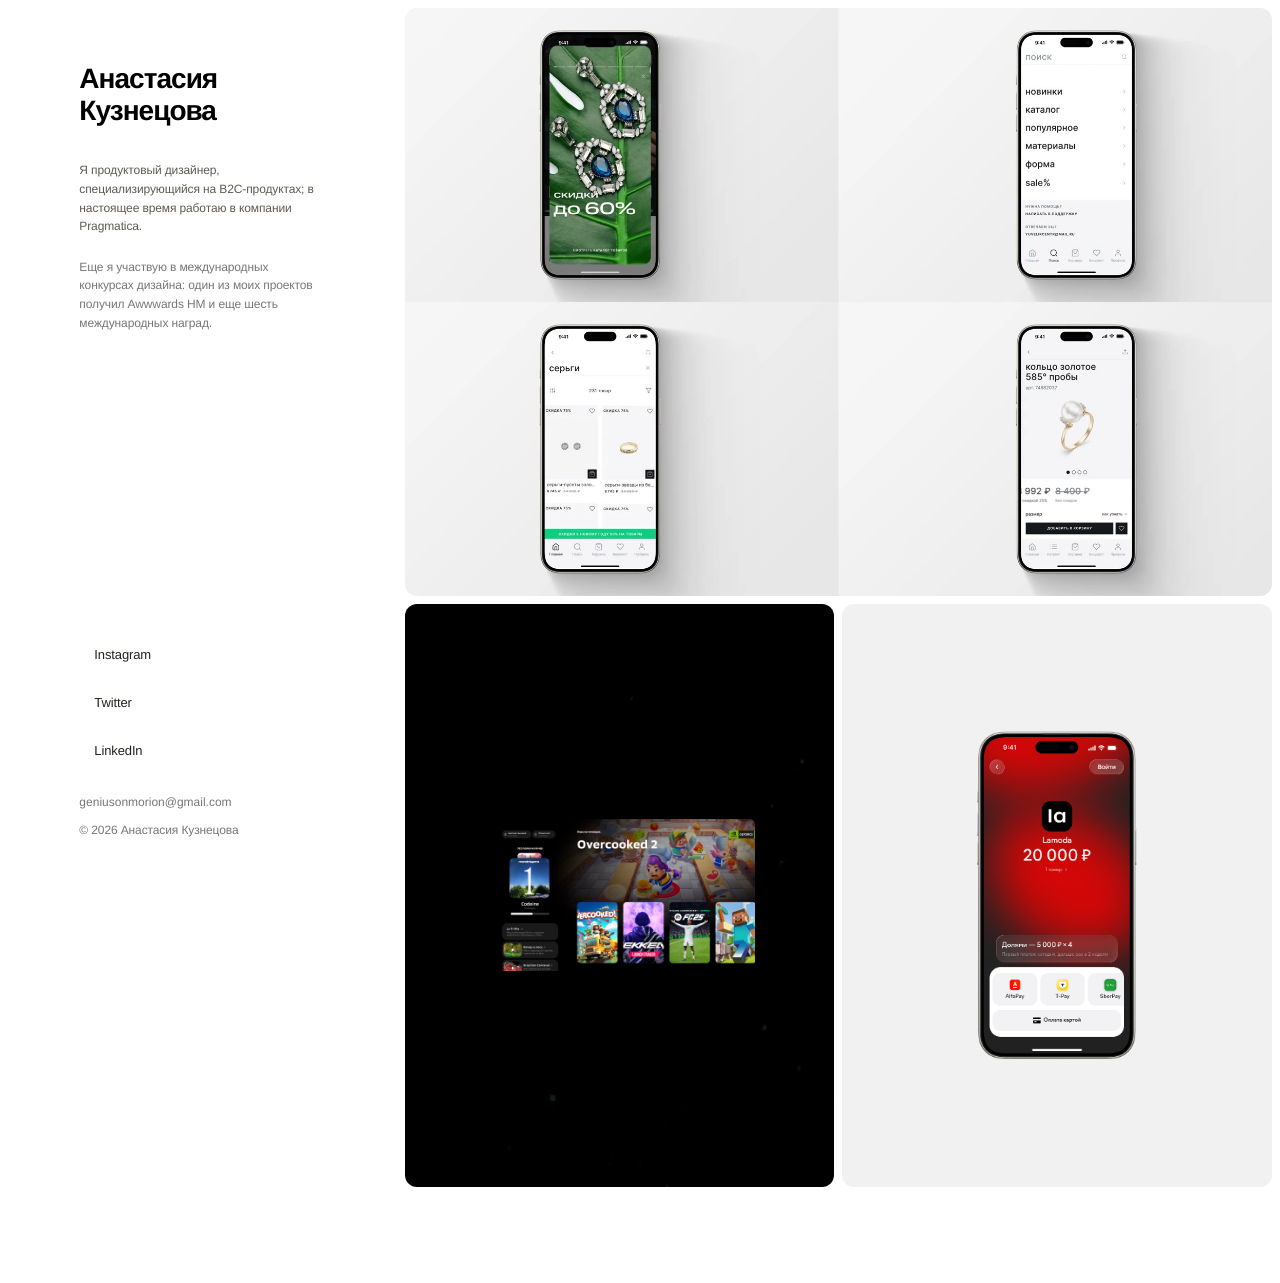
==== commit 30868f35: "Add Dolyami x Lamoda case page BNPL payment-flow concept case: hero, intro with research fears, benc" ====
--- a/index.html
+++ b/index.html
@@ -12,7 +12,7 @@
       rel="icon"
       href="data:image/svg+xml,%3Csvg xmlns='http://www.w3.org/2000/svg' viewBox='0 0 64 64'%3E%3Crect width='64' height='64' rx='14' fill='%23161513'/%3E%3Cpath d='M20 18h24v6H30v8h12v6H30v8h15v6H20z' fill='%23fffaf2'/%3E%3C/svg%3E"
     />
-    <link rel="stylesheet" href="./styles.css?v=metrics-copy-split" />
+    <link rel="stylesheet" href="./styles.css?v=sber-video-cover" />
   </head>
   <body>
     <aside class="profile" aria-label="Designer profile">
@@ -99,6 +99,6 @@
       </button>
     </div>
 
-    <script src="./script.js?v=metrics-copy-split"></script>
+    <script src="./script.js?v=dolyami-case"></script>
   </body>
 </html>
--- a/styles.css
+++ b/styles.css
@@ -101,6 +101,7 @@
 
 .case-page {
   --case-gap: clamp(4px, 0.5vw, 10px);
+  --case-card-gap: clamp(6px, 0.75vw, 15px);
   --case-tight-gap: clamp(8px, 0.52vw, 10px);
   --case-feature-gap: clamp(18px, 1.42vw, 28px);
   --case-copy-width: clamp(360px, 29.65vw, 585px);
@@ -174,7 +175,7 @@
 .case-study__hero {
   aspect-ratio: 1972 / 1310;
   overflow: hidden;
-  border-radius: 5px;
+  border-radius: 0;
   background: #eeeeed;
 }
 
@@ -241,7 +242,7 @@
 
 .case-study__media--product {
   aspect-ratio: 1433 / 945;
-  border-radius: 5px;
+  border-radius: 0;
 }
 
 .case-study__app-mark {
@@ -250,7 +251,7 @@
   place-items: center;
   position: relative;
   overflow: hidden;
-  border-radius: 5px;
+  border-radius: 0;
   background: linear-gradient(131deg, #f6f6f6 11%, #e7e7e7 89%);
 }
 
@@ -301,7 +302,7 @@
   aspect-ratio: 1952 / 1009;
   position: relative;
   overflow: hidden;
-  border-radius: 5px;
+  border-radius: 0;
   background: linear-gradient(138.48deg, #f6f6f6 10.79%, #f1f1f1 89.21%);
 }
 
@@ -336,7 +337,7 @@
   top: var(--tile-y);
   left: var(--tile-x);
   overflow: hidden;
-  border-radius: 5px;
+  border-radius: 0;
   background: #fff;
 }
 
@@ -404,7 +405,7 @@
   aspect-ratio: 1952 / 1060;
   position: relative;
   overflow: hidden;
-  border-radius: 5px;
+  border-radius: 0;
   background: linear-gradient(137.08deg, #f7f7f7 10.79%, #eaeaea 89.21%);
 }
 
@@ -427,7 +428,7 @@
 .case-study__screen-grid {
   display: grid;
   grid-template-columns: repeat(3, minmax(0, 1fr));
-  gap: clamp(6px, 0.75vw, 15px);
+  gap: var(--case-card-gap);
 }
 
 .case-study__screen-card {
@@ -435,7 +436,7 @@
   display: grid;
   place-items: center;
   overflow: hidden;
-  border-radius: 5px;
+  border-radius: 0;
   background: linear-gradient(110deg, #f6f6f6 11%, #e7e7e7 89%);
 }
 
@@ -499,7 +500,7 @@
 
 .case-study__editorial {
   display: grid;
-  grid-template-columns: minmax(0, 1295fr) minmax(260px, 657fr);
+  grid-template-columns: minmax(0, calc((200% - var(--case-card-gap)) / 3)) minmax(260px, 1fr);
   gap: var(--case-gap);
   align-items: start;
 }
@@ -547,11 +548,46 @@
 
 .case-study__media--final-photo {
   aspect-ratio: 1952 / 1105;
-  border-radius: 5px;
+  border-radius: 0;
 }
 
 .case-study__media--final-photo img {
   object-fit: cover;
+}
+
+.sber-case__motion {
+  aspect-ratio: 1972 / 1110;
+  position: relative;
+  overflow: hidden;
+  background: #000;
+}
+
+.sber-case__background {
+  width: 100%;
+  height: 100%;
+  display: block;
+  position: absolute;
+  inset: 0;
+  object-fit: cover;
+  background: #000;
+}
+
+.sber-case__interface {
+  width: 62.88%;
+  height: 63.064%;
+  display: block;
+  position: absolute;
+  top: 18.468%;
+  left: 18.56%;
+  object-fit: cover;
+  background: #000;
+}
+
+.sber-case .case-study__caption h1 {
+  grid-column: 1;
+  font-size: inherit;
+  font-weight: 400;
+  line-height: inherit;
 }
 
 .case-study__outro {
@@ -1013,6 +1049,44 @@
   object-fit: cover;
 }
 
+.sber-cover-media {
+  position: absolute;
+  inset: 0;
+  overflow: hidden;
+  background: #000;
+}
+
+.sber-cover-media > .sber-cover-media__background {
+  width: 100%;
+  height: 100%;
+  display: block;
+  position: absolute;
+  inset: 0;
+  object-fit: cover;
+}
+
+.sber-cover-media__stage {
+  width: 100%;
+  aspect-ratio: 1972 / 1110;
+  position: absolute;
+  top: 50%;
+  left: 0;
+  transform: translateY(-50%);
+}
+
+.sber-cover-media__stage > .sber-cover-media__interface {
+  width: 62.88%;
+  height: 63.064%;
+  display: block;
+  position: absolute;
+  top: 18.468%;
+  right: auto;
+  bottom: auto;
+  left: 18.56%;
+  object-fit: cover;
+  background: #000;
+}
+
 .case:first-of-type .slide img,
 .case:first-of-type .slide video {
   height: calc(100% + 2px);
@@ -2698,6 +2772,7 @@
   .case-study__facts,
   .case-study__story h2,
   .case-study__caption h2,
+  .sber-case .case-study__caption h1,
   .case-study__caption p,
   .case-study__caption-copy,
   .case-study__outro h2,
@@ -2787,6 +2862,16 @@
     width: 100%;
   }
 
+  .sber-case__motion {
+    aspect-ratio: 62 / 35;
+  }
+
+  .sber-case__interface {
+    width: 100%;
+    height: 100%;
+    inset: 0;
+  }
+
   .case-study__screen-grid {
     grid-template-columns: 1fr;
     gap: 6px;
@@ -2838,3 +2923,95 @@
     margin-top: 0;
   }
 }
+
+.case-study__hero--dolyami {
+  aspect-ratio: 1968 / 1342;
+}
+
+.case-study__product-showcase--dolyami {
+  grid-template-columns: minmax(0, 1593fr) minmax(240px, 371fr);
+}
+
+.case-study__media--hand-dolyami {
+  aspect-ratio: 1592 / 1062;
+  border-radius: 5px;
+}
+
+.case-study__app-tile-dolyami {
+  aspect-ratio: 356 / 346;
+  display: grid;
+  place-items: center;
+  overflow: hidden;
+  border-radius: 5px;
+  background: linear-gradient(121deg, #f6f6f6 10.79%, #e7e7e7 89.21%);
+}
+
+.case-study__app-tile-dolyami img {
+  width: 44.4%;
+  border-radius: 18%;
+}
+
+.case-study__benchmark-visual--dolyami {
+  aspect-ratio: 1972 / 966;
+}
+
+.case-study__benchmark-visual--dolyami img {
+  position: absolute;
+  top: 2.28%;
+  left: 2.28%;
+  width: 95.54%;
+  height: 95.45%;
+  object-fit: contain;
+}
+
+.case-study__interview-collage {
+  aspect-ratio: 1972 / 847;
+  position: relative;
+}
+
+.case-study__interview-collage img {
+  position: absolute;
+  height: auto;
+}
+
+.case-study__interview-collage img:nth-of-type(1) {
+  top: 0;
+  left: 10.6%;
+  width: 82.96%;
+  z-index: 3;
+}
+
+.case-study__interview-collage img:nth-of-type(2) {
+  top: 35.54%;
+  left: 16.89%;
+  width: 66.2%;
+  z-index: 2;
+}
+
+.case-study__interview-collage img:nth-of-type(3) {
+  top: 63.64%;
+  left: 23.53%;
+  width: 57.1%;
+  z-index: 1;
+}
+
+.case-study__media--dolyami-panel {
+  aspect-ratio: 1972 / 1223;
+  border-radius: 5px;
+}
+
+@media (max-width: 780px) {
+  .case-study__hero--dolyami {
+    aspect-ratio: 4 / 3;
+  }
+
+  .case-study__product-showcase--dolyami {
+    grid-template-columns: 1fr;
+  }
+
+  .case-study__app-tile-dolyami {
+    width: 42%;
+    min-width: 280px;
+    justify-self: end;
+  }
+}
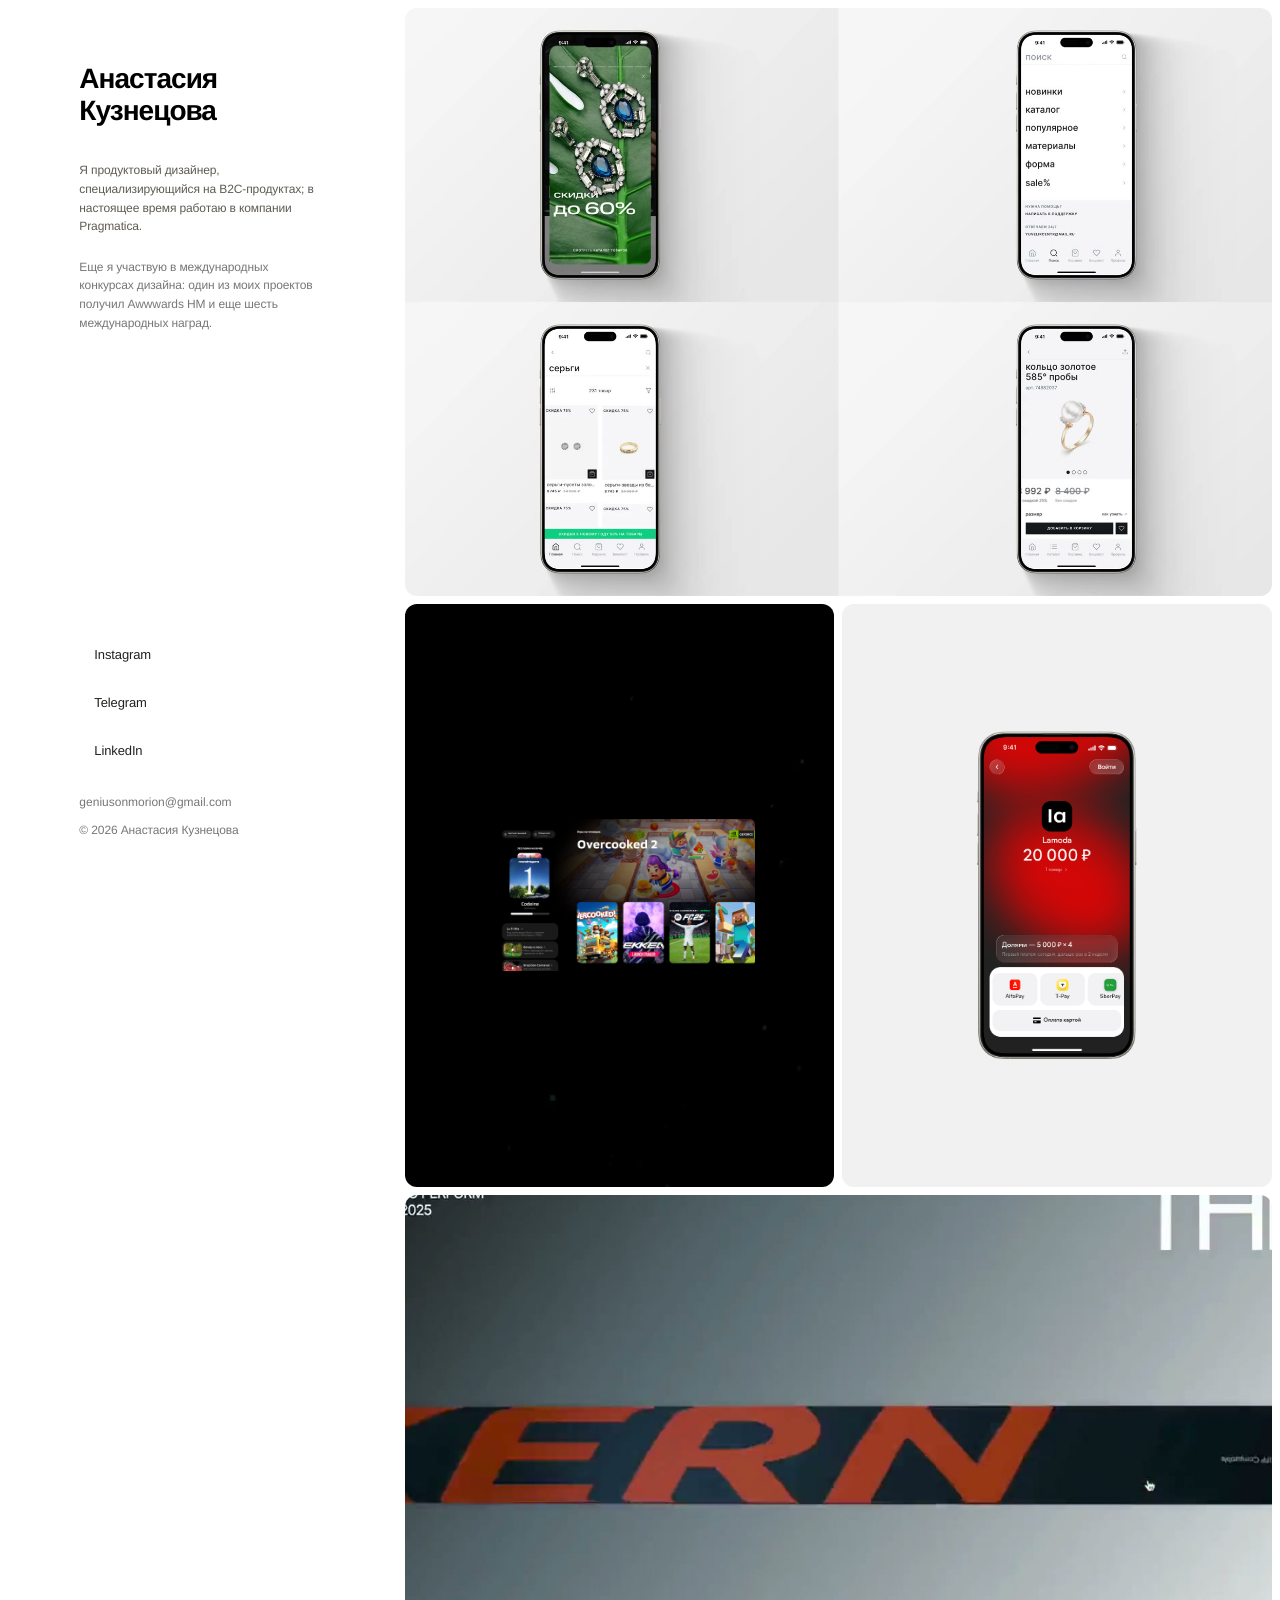
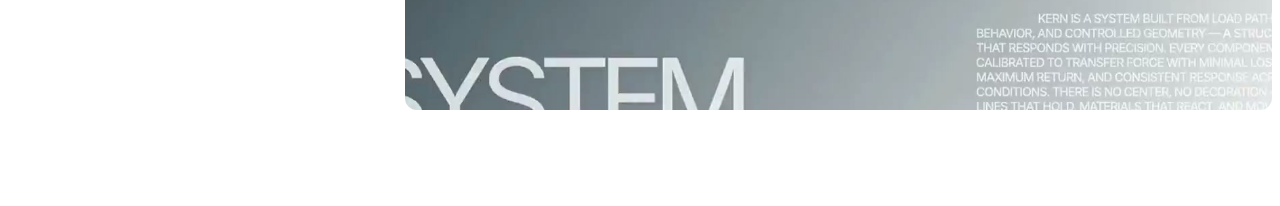
==== commit e012ba22: "Add Kern project cover and Telegram link" ====
--- a/index.html
+++ b/index.html
@@ -12,7 +12,7 @@
       rel="icon"
       href="data:image/svg+xml,%3Csvg xmlns='http://www.w3.org/2000/svg' viewBox='0 0 64 64'%3E%3Crect width='64' height='64' rx='14' fill='%23161513'/%3E%3Cpath d='M20 18h24v6H30v8h12v6H30v8h15v6H20z' fill='%23fffaf2'/%3E%3C/svg%3E"
     />
-    <link rel="stylesheet" href="./styles.css?v=sber-video-cover" />
+    <link rel="stylesheet" href="./styles.css?v=kern-case" />
   </head>
   <body>
     <aside class="profile" aria-label="Designer profile">
@@ -33,9 +33,9 @@
             <span class="icon" aria-hidden="true">IG</span>
             Instagram
           </a>
-          <a href="https://x.com/" target="_blank" rel="noreferrer">
-            <span class="icon" aria-hidden="true">X</span>
-            Twitter
+          <a href="https://t.me/m0ri0n1" target="_blank" rel="noreferrer">
+            <span class="icon" aria-hidden="true">TG</span>
+            Telegram
           </a>
           <a href="https://www.linkedin.com/" target="_blank" rel="noreferrer">
             <span class="icon" aria-hidden="true">IN</span>
@@ -99,6 +99,6 @@
       </button>
     </div>
 
-    <script src="./script.js?v=dolyami-case"></script>
+    <script src="./script.js?v=kern-case"></script>
   </body>
 </html>
--- a/styles.css
+++ b/styles.css
@@ -999,6 +999,10 @@
   grid-column: 1 / -1;
 }
 
+.case--wide {
+  grid-column: 1 / -1;
+}
+
 .case:focus-visible {
   outline: 1px solid currentColor;
   outline-offset: 5px;
@@ -1021,6 +1025,10 @@
 
 .case:not(:first-child) .gallery {
   aspect-ratio: 952 / 1292;
+}
+
+.case--wide:not(:first-child) .gallery {
+  aspect-ratio: 1280 / 760;
 }
 
 .gallery-track {
@@ -1164,6 +1172,14 @@
 
 .case:hover .gallery {
   filter: saturate(1.03) contrast(1.01);
+}
+
+.case--disabled {
+  cursor: default;
+}
+
+.case--disabled:hover .gallery {
+  filter: none;
 }
 
 .grid-case,
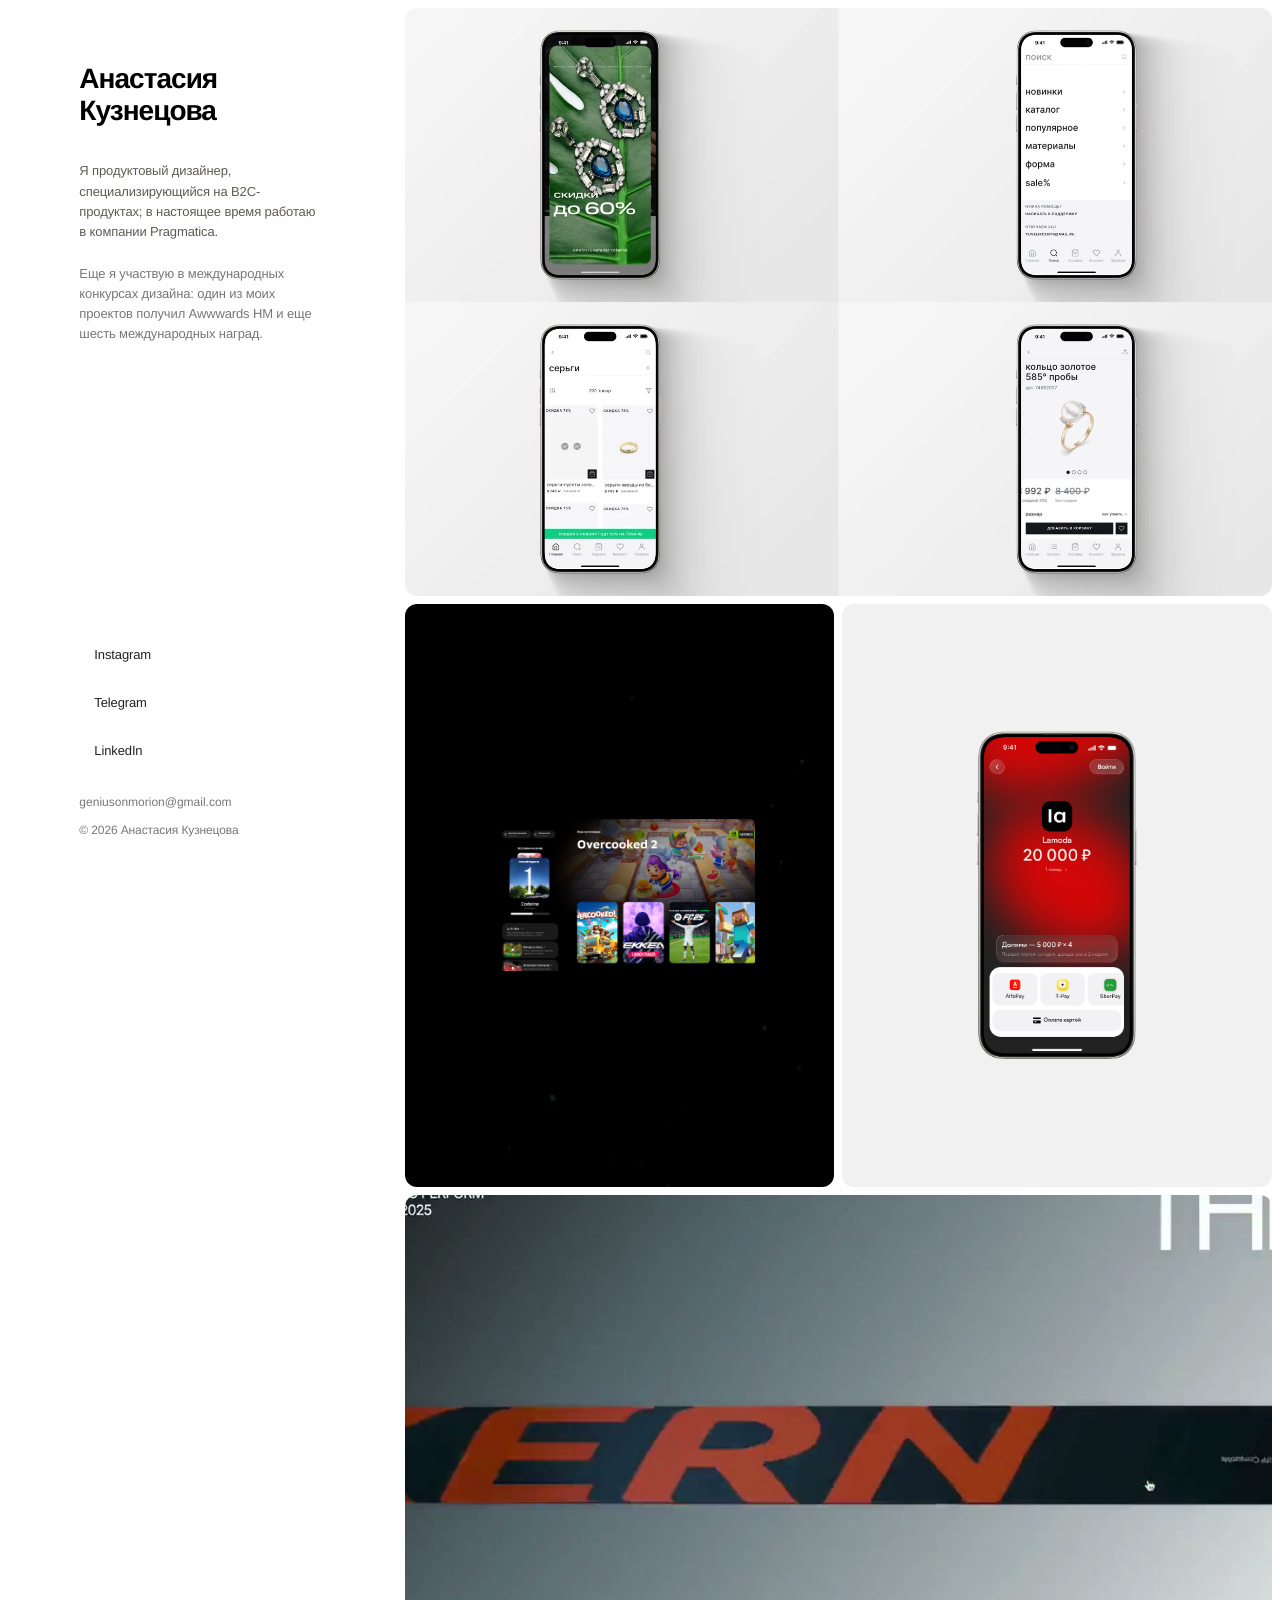
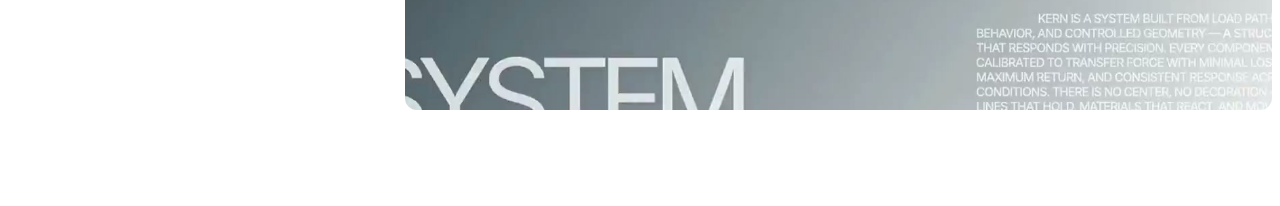
==== commit 6cb8de3f: "Increase profile bio font size" ====
--- a/index.html
+++ b/index.html
@@ -12,7 +12,7 @@
       rel="icon"
       href="data:image/svg+xml,%3Csvg xmlns='http://www.w3.org/2000/svg' viewBox='0 0 64 64'%3E%3Crect width='64' height='64' rx='14' fill='%23161513'/%3E%3Cpath d='M20 18h24v6H30v8h12v6H30v8h15v6H20z' fill='%23fffaf2'/%3E%3C/svg%3E"
     />
-    <link rel="stylesheet" href="./styles.css?v=kern-case" />
+    <link rel="stylesheet" href="./styles.css?v=profile-copy-size" />
   </head>
   <body>
     <aside class="profile" aria-label="Designer profile">
--- a/styles.css
+++ b/styles.css
@@ -666,7 +666,7 @@
   gap: 22px;
   margin-top: 34px;
   color: var(--muted);
-  font-size: 12px;
+  font-size: 13px;
   font-weight: 400;
   letter-spacing: -0.01em;
   line-height: 1.55;
